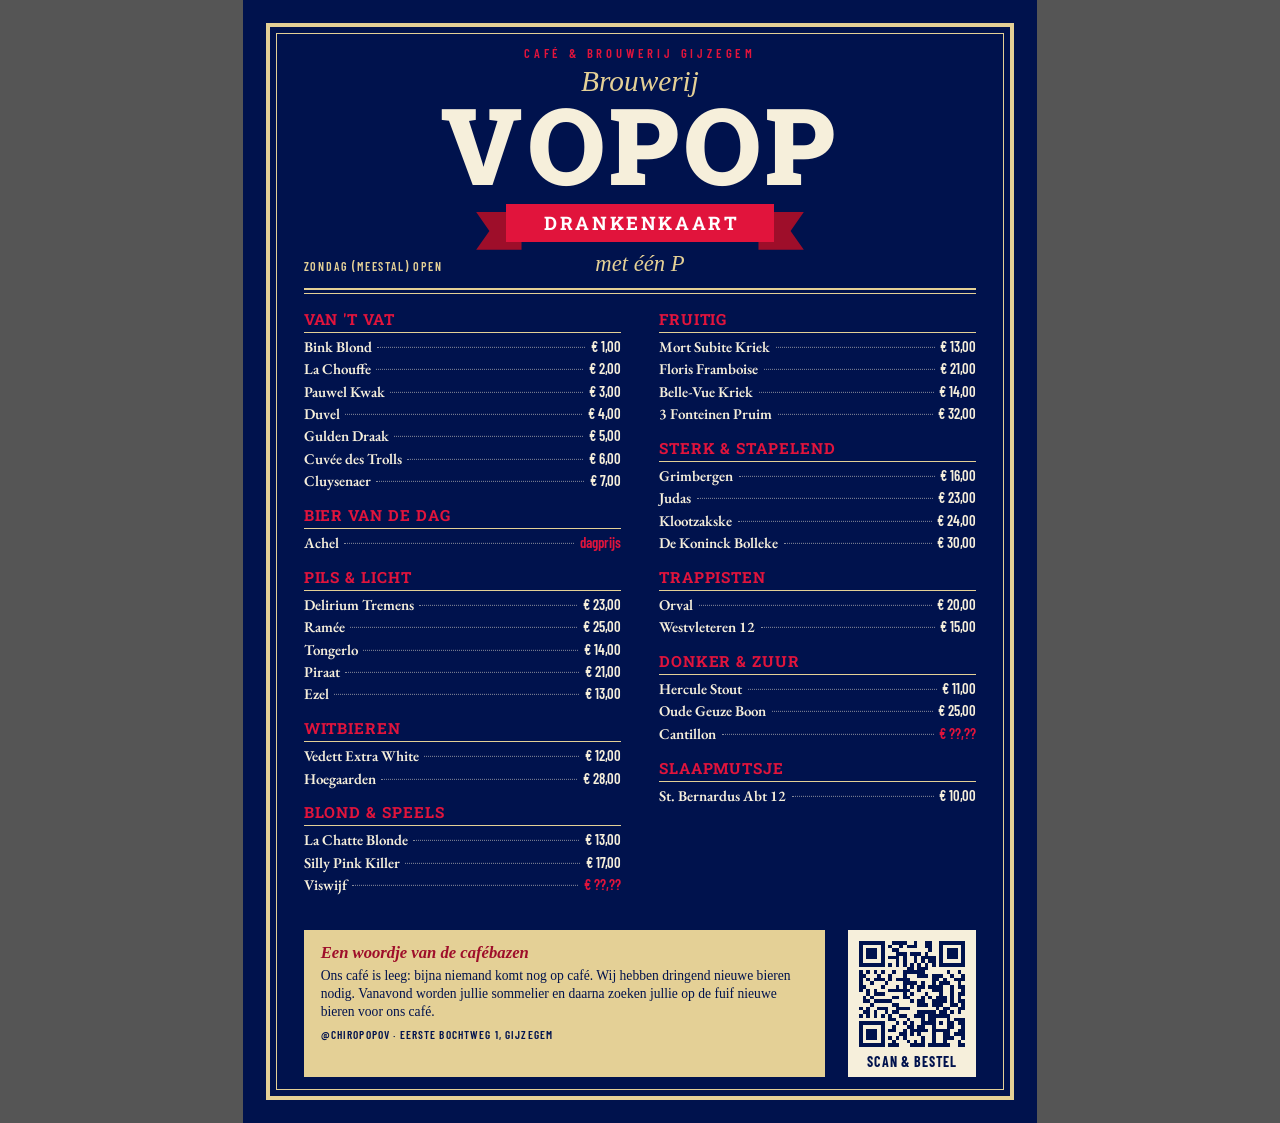
==== print.html @ b807c140 "Drankenkaart Brouwerij Vopop: online menu, A4-print en PDF Co-Authored-By: Claude Opus 5.5 <noreply@" ====
<!DOCTYPE html>
<html lang="nl">
<head>
<meta charset="utf-8">
<title>Brouwerij Vopop · Drankenkaart (A4)</title>
<link rel="stylesheet" href="fonts.css">
<style>
  @page { size: A4; margin: 0; }
  * { box-sizing: border-box; }
  html, body { margin: 0; -webkit-print-color-adjust: exact; print-color-adjust: exact; }
  body { background: #555; font-family: var(--serif); color: var(--cream); }
  .blad {
    width: 210mm; height: 297mm; margin: 0 auto; background: var(--navy); position: relative; overflow: hidden;
    padding: 12mm 16mm 0;
  }
  .kader { position: absolute; inset: 6mm; border: 1.3mm solid var(--beige); pointer-events: none; }
  .kader::after { content: ""; position: absolute; inset: 1.6mm; border: .3mm solid var(--beige); }

  header { text-align: center; }
  .klein { font-family: var(--cond); font-weight: 600; font-size: 9.5pt; letter-spacing: .3em; color: var(--red); margin: 0; }
  .brouwerij { font-style: italic; font-size: 22pt; color: var(--beige); line-height: 1; margin: 1.5mm 0 0; }
  h1 { font-family: var(--slab); font-weight: 900; font-size: 80pt; line-height: .9; letter-spacing: .04em; margin: 0; color: var(--cream); }
  .lint { position: relative; display: inline-block; margin-top: 3mm; }
  .lint span { position: relative; z-index: 1; display: block; background: var(--red); color: #fff; font-family: var(--slab); font-weight: 700; font-size: 14pt; letter-spacing: .14em; padding: 1.8mm 9mm 1.6mm 10mm; }
  .lint::before, .lint::after { content: ""; position: absolute; top: 2.2mm; width: 12mm; height: 100%; background: var(--red-dark); }
  .lint::before { left: -8mm; clip-path: polygon(0 0, 100% 0, 100% 100%, 0 100%, 3.5mm 50%); }
  .lint::after { right: -8mm; clip-path: polygon(0 0, 100% 0, calc(100% - 3.5mm) 50%, 100% 100%, 0 100%); }
  .onderkop { display: flex; justify-content: space-between; align-items: baseline; margin-top: 2.5mm; }
  .onderkop .open { font-family: var(--cond); font-weight: 600; font-size: 9pt; letter-spacing: .15em; color: var(--beige); width: 40mm; text-align: left; }
  .onderkop .slogan { font-style: italic; font-size: 17pt; color: var(--beige); }
  .onderkop .leeg { width: 40mm; }
  .regel2 { border-top: .6mm solid var(--beige); margin-top: 3mm; height: 1.4mm; border-bottom: .2mm solid var(--beige); }

  .kaart { display: grid; grid-template-columns: 1fr 1fr; column-gap: 10mm; margin-top: 4mm; align-items: start; }
  section { margin-bottom: 3.3mm; }
  h2 { font-family: var(--slab); font-weight: 700; color: var(--red); font-size: 11.5pt; letter-spacing: .06em; text-transform: uppercase; margin: 0 0 .8mm; padding-bottom: .8mm; border-bottom: .25mm solid var(--beige); }
  .bier { display: flex; align-items: baseline; gap: 1.5mm; line-height: 1.22; padding: .55mm 0; }
  .naam { font-weight: 600; font-size: 11.2pt; }
  .punten { flex: 1; border-bottom: .5mm dotted rgba(246,239,219,.55); transform: translateY(-1.1mm); min-width: 4mm; }
  .prijs { font-family: var(--cond); font-weight: 600; font-size: 11pt; white-space: nowrap; }
  .prijs.raar { color: var(--red); }

  .voet { position: absolute; left: 16mm; right: 16mm; bottom: 12mm; display: flex; gap: 6mm; align-items: stretch; }
  .verhaal { flex: 1; background: var(--beige); color: var(--navy); padding: 3.5mm 4.5mm; text-align: left; }
  .verhaal h3 { font-style: italic; font-weight: 600; color: var(--red-dark); font-size: 12.5pt; margin: 0 0 1mm; }
  .verhaal p { margin: 0; font-size: 10.2pt; line-height: 1.32; }
  .verhaal .adres { font-family: var(--cond); font-weight: 600; letter-spacing: .1em; font-size: 8.5pt; margin-top: 2mm; }
  .qr { width: 34mm; background: var(--cream); color: var(--navy); text-align: center; padding: 3mm 3mm 2mm; }
  .qr img { width: 28mm; height: 28mm; display: block; margin: 0 auto; }
  .qr p { font-family: var(--cond); font-weight: 700; font-size: 10.5pt; letter-spacing: .06em; margin: 1.5mm 0 0; }
</style>
</head>
<body>
<div class="blad">
  <div class="kader"></div>
  <header>
    <p class="klein">CAFÉ &amp; BROUWERIJ GIJZEGEM</p>
    <p class="brouwerij">Brouwerij</p>
    <h1>VOPOP</h1>
    <div class="lint"><span>DRANKENKAART</span></div>
    <div class="onderkop"><span class="open">ZONDAG (MEESTAL) OPEN</span><span class="slogan">met één P</span><span class="leeg"></span></div>
    <div class="regel2"></div>
  </header>
  <main class="kaart"><div id="links"></div><div id="rechts"></div></main>
  <div class="voet">
    <div class="verhaal">
      <h3>Een woordje van de cafébazen</h3>
      <p id="verhaal"></p>
      <p class="adres">@CHIROPOPOV · <span id="adres"></span></p>
    </div>
    <div class="qr"><img src="qr.svg" alt="QR-code naar de online drankenkaart"><p>SCAN &amp; BESTEL</p></div>
  </div>
</div>
<script src="menu.js"></script>
<script>
  var M = window.VOPOP, kol = { links: "", rechts: "" };
  var links = ["vat", "dag", "pils", "wit", "blond"];
  function esc(s) { return String(s).replace(/[&<>"]/g, function (c) { return { "&": "&amp;", "<": "&lt;", ">": "&gt;", '"': "&quot;" }[c]; }); }
  M.rubrieken.forEach(function (r) {
    var h = "<section><h2>" + esc(r.naam) + "</h2>";
    r.bieren.forEach(function (b) {
      h += '<div class="bier"><span class="naam">' + esc(b.bier) + '</span><span class="punten"></span>' +
           '<span class="prijs' + (typeof b.prijs === "number" ? "" : " raar") + '">' + esc(M.prijsTekst(b.prijs)) + "</span></div>";
    });
    kol[links.indexOf(r.id) >= 0 ? "links" : "rechts"] += h + "</section>";
  });
  document.getElementById("links").innerHTML = kol.links;
  document.getElementById("rechts").innerHTML = kol.rechts;
  document.getElementById("verhaal").textContent = M.verhaal;
  document.getElementById("adres").textContent = M.adres.toUpperCase();
</script>
</body>
</html>
---- fonts.css ----
@font-face { font-family: "Roboto Slab"; font-weight: 700; font-display: swap; src: url("fonts/roboto-slab-latin-700-normal.woff2") format("woff2"); }
@font-face { font-family: "Roboto Slab"; font-weight: 900; font-display: swap; src: url("fonts/roboto-slab-latin-900-normal.woff2") format("woff2"); }
@font-face { font-family: "EB Garamond"; font-weight: 400; font-display: swap; src: url("fonts/eb-garamond-latin-400-normal.woff2") format("woff2"); }
@font-face { font-family: "EB Garamond"; font-weight: 400; font-style: italic; font-display: swap; src: url("fonts/eb-garamond-latin-400-italic.woff2") format("woff2"); }
@font-face { font-family: "EB Garamond"; font-weight: 600; font-display: swap; src: url("fonts/eb-garamond-latin-600-normal.woff2") format("woff2"); }
@font-face { font-family: "Barlow Condensed"; font-weight: 500; font-display: swap; src: url("fonts/barlow-condensed-latin-500-normal.woff2") format("woff2"); }
@font-face { font-family: "Barlow Condensed"; font-weight: 600; font-display: swap; src: url("fonts/barlow-condensed-latin-600-normal.woff2") format("woff2"); }
@font-face { font-family: "Barlow Condensed"; font-weight: 700; font-display: swap; src: url("fonts/barlow-condensed-latin-700-normal.woff2") format("woff2"); }

:root {
  --navy: #00124D;      /* Chiro PMS 282 */
  --navy-deep: #000B33;
  --red: #E1143C;       /* Chiro PMS 186 */
  --red-dark: #9E0E2A;
  --beige: #E4D096;     /* Chiro PMS 467 */
  --cream: #F6EFDB;
  --slab: "Roboto Slab", Georgia, serif;
  --serif: "EB Garamond", Georgia, serif;
  --cond: "Barlow Condensed", "Arial Narrow", sans-serif;
}
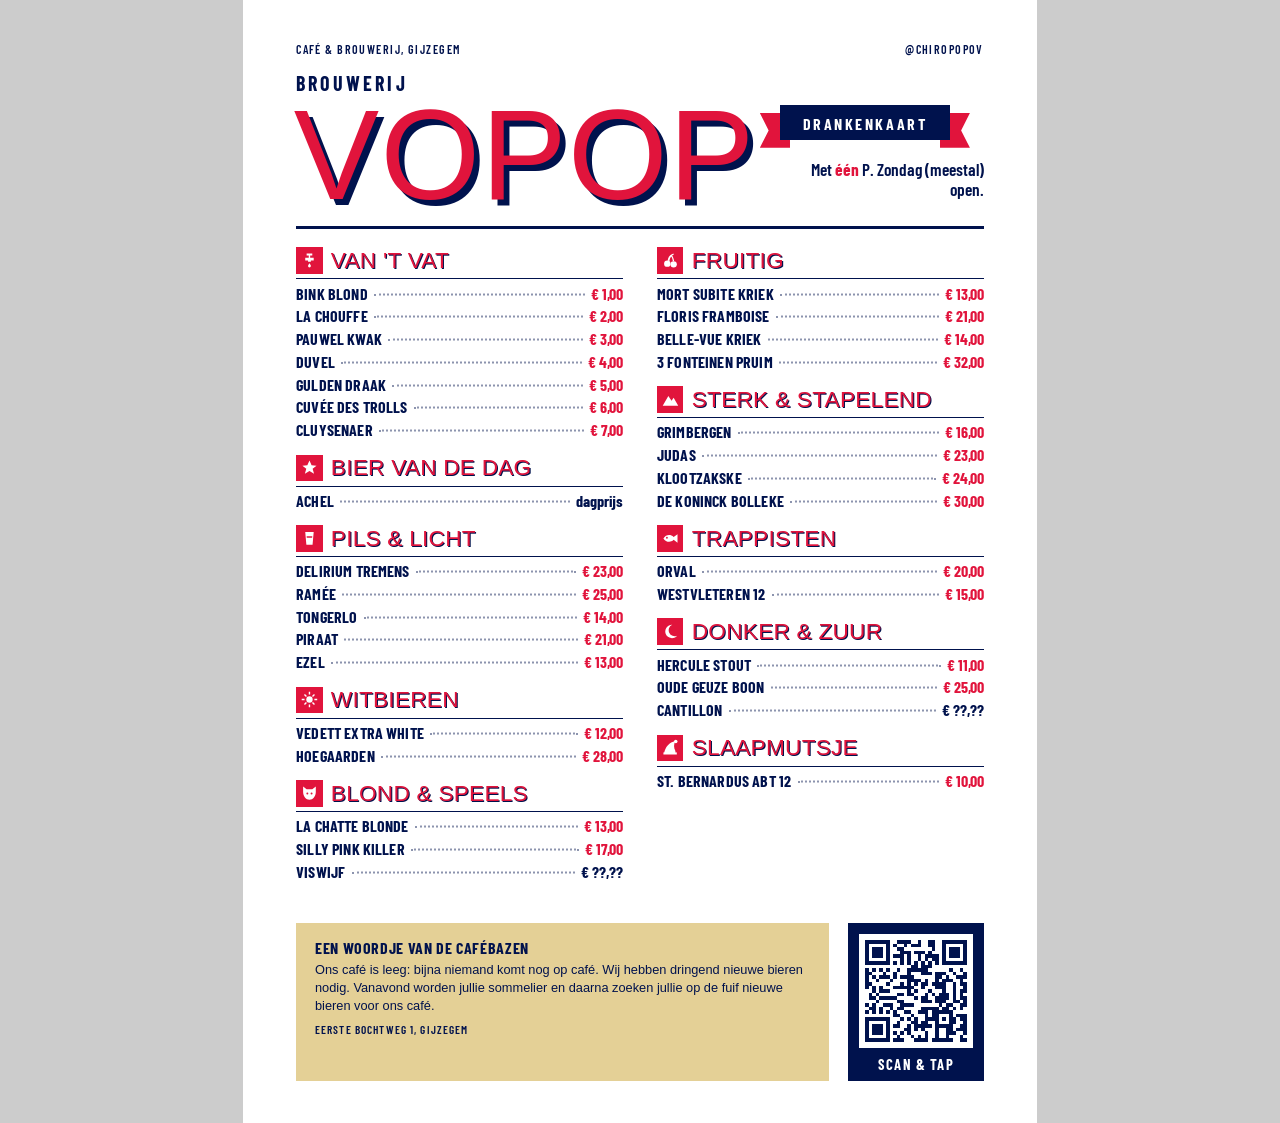
==== commit 6add3175: "Witte tapkraan-stijl voor web en PDF, Pages-workflow Co-Authored-By: Claude Opus 5.5 <noreply@anthro" ====
--- a/print.html
+++ b/print.html
@@ -2,92 +2,88 @@
 <html lang="nl">
 <head>
 <meta charset="utf-8">
-<title>Brouwerij Vopop · Drankenkaart (A4)</title>
-<link rel="stylesheet" href="fonts.css">
+<title>Drankenkaart A4 | Brouwerij Vopop</title>
+<meta name="robots" content="noindex">
+<link rel="stylesheet" href="styles.css">
 <style>
   @page { size: A4; margin: 0; }
   * { box-sizing: border-box; }
   html, body { margin: 0; -webkit-print-color-adjust: exact; print-color-adjust: exact; }
-  body { background: #555; font-family: var(--serif); color: var(--cream); }
-  .blad {
-    width: 210mm; height: 297mm; margin: 0 auto; background: var(--navy); position: relative; overflow: hidden;
-    padding: 12mm 16mm 0;
-  }
-  .kader { position: absolute; inset: 6mm; border: 1.3mm solid var(--beige); pointer-events: none; }
-  .kader::after { content: ""; position: absolute; inset: 1.6mm; border: .3mm solid var(--beige); }
+  body { background: #ccc; font-family: var(--tekst); color: var(--navy); }
+  .blad { width: 210mm; height: 297mm; margin: 0 auto; background: var(--wit); position: relative; overflow: hidden; padding: 11mm 14mm 0; }
 
-  header { text-align: center; }
-  .klein { font-family: var(--cond); font-weight: 600; font-size: 9.5pt; letter-spacing: .3em; color: var(--red); margin: 0; }
-  .brouwerij { font-style: italic; font-size: 22pt; color: var(--beige); line-height: 1; margin: 1.5mm 0 0; }
-  h1 { font-family: var(--slab); font-weight: 900; font-size: 80pt; line-height: .9; letter-spacing: .04em; margin: 0; color: var(--cream); }
-  .lint { position: relative; display: inline-block; margin-top: 3mm; }
-  .lint span { position: relative; z-index: 1; display: block; background: var(--red); color: #fff; font-family: var(--slab); font-weight: 700; font-size: 14pt; letter-spacing: .14em; padding: 1.8mm 9mm 1.6mm 10mm; }
-  .lint::before, .lint::after { content: ""; position: absolute; top: 2.2mm; width: 12mm; height: 100%; background: var(--red-dark); }
-  .lint::before { left: -8mm; clip-path: polygon(0 0, 100% 0, 100% 100%, 0 100%, 3.5mm 50%); }
-  .lint::after { right: -8mm; clip-path: polygon(0 0, 100% 0, calc(100% - 3.5mm) 50%, 100% 100%, 0 100%); }
-  .onderkop { display: flex; justify-content: space-between; align-items: baseline; margin-top: 2.5mm; }
-  .onderkop .open { font-family: var(--cond); font-weight: 600; font-size: 9pt; letter-spacing: .15em; color: var(--beige); width: 40mm; text-align: left; }
-  .onderkop .slogan { font-style: italic; font-size: 17pt; color: var(--beige); }
-  .onderkop .leeg { width: 40mm; }
-  .regel2 { border-top: .6mm solid var(--beige); margin-top: 3mm; height: 1.4mm; border-bottom: .2mm solid var(--beige); }
+  .top { display: flex; justify-content: space-between; font-family: var(--cond); font-weight: 600; font-size: 9pt; letter-spacing: .12em; text-transform: uppercase; }
+  .kop { display: grid; grid-template-columns: 1fr auto; align-items: end; gap: 6mm; margin-top: 4mm; }
+  .voor { font-family: var(--cond); font-weight: 700; font-size: 15pt; letter-spacing: .16em; text-transform: uppercase; margin: 0 0 1.5mm; }
+  h1.bord { font-size: 96pt; margin-left: -.6mm; }
+  .rechts { padding-bottom: 3mm; text-align: right; }
+  .rechts .lint { font-size: 12pt; margin-right: 9mm; }
+  .rechts .lint > span { padding: 2.2mm 6mm 2mm; }
+  .slogan { font-family: var(--cond); font-weight: 600; font-size: 13pt; margin: 5mm 0 0; }
+  .slogan b { color: var(--rood); }
+  .streep { height: .8mm; background: var(--navy); margin-top: 4mm; }
 
-  .kaart { display: grid; grid-template-columns: 1fr 1fr; column-gap: 10mm; margin-top: 4mm; align-items: start; }
-  section { margin-bottom: 3.3mm; }
-  h2 { font-family: var(--slab); font-weight: 700; color: var(--red); font-size: 11.5pt; letter-spacing: .06em; text-transform: uppercase; margin: 0 0 .8mm; padding-bottom: .8mm; border-bottom: .25mm solid var(--beige); }
-  .bier { display: flex; align-items: baseline; gap: 1.5mm; line-height: 1.22; padding: .55mm 0; }
-  .naam { font-weight: 600; font-size: 11.2pt; }
-  .punten { flex: 1; border-bottom: .5mm dotted rgba(246,239,219,.55); transform: translateY(-1.1mm); min-width: 4mm; }
-  .prijs { font-family: var(--cond); font-weight: 600; font-size: 11pt; white-space: nowrap; }
-  .prijs.raar { color: var(--red); }
+  .kaart { display: grid; grid-template-columns: 1fr 1fr; column-gap: 9mm; margin-top: 5mm; align-items: start; }
+  section { margin-bottom: 3.6mm; }
+  .rub { display: flex; align-items: center; gap: 2.2mm; padding-bottom: 1.2mm; border-bottom: .5mm solid var(--navy); margin-bottom: .6mm; }
+  .rub .tegel { width: 7mm; height: 7mm; }
+  .rub h2 { font-size: 17pt; }
+  .bier { padding: .5mm 0; }
+  .bier .naam { font-size: 12pt; }
+  .bier .prijs { font-size: 12pt; }
+  .bier .lied { font-size: 8.5pt; color: rgba(0,18,77,.7); margin-top: -.6mm; }
 
-  .voet { position: absolute; left: 16mm; right: 16mm; bottom: 12mm; display: flex; gap: 6mm; align-items: stretch; }
-  .verhaal { flex: 1; background: var(--beige); color: var(--navy); padding: 3.5mm 4.5mm; text-align: left; }
-  .verhaal h3 { font-style: italic; font-weight: 600; color: var(--red-dark); font-size: 12.5pt; margin: 0 0 1mm; }
-  .verhaal p { margin: 0; font-size: 10.2pt; line-height: 1.32; }
-  .verhaal .adres { font-family: var(--cond); font-weight: 600; letter-spacing: .1em; font-size: 8.5pt; margin-top: 2mm; }
-  .qr { width: 34mm; background: var(--cream); color: var(--navy); text-align: center; padding: 3mm 3mm 2mm; }
-  .qr img { width: 28mm; height: 28mm; display: block; margin: 0 auto; }
-  .qr p { font-family: var(--cond); font-weight: 700; font-size: 10.5pt; letter-spacing: .06em; margin: 1.5mm 0 0; }
+  .voet { position: absolute; left: 14mm; right: 14mm; bottom: 11mm; display: flex; gap: 5mm; align-items: stretch; }
+  .verhaal { flex: 1; background: var(--schuim); padding: 4mm 5mm; }
+  .verhaal h3 { font-family: var(--cond); font-weight: 700; font-size: 12pt; text-transform: uppercase; letter-spacing: .04em; margin: 0 0 1mm; }
+  .verhaal p { margin: 0; font-size: 9.6pt; line-height: 1.4; }
+  .verhaal .adres { font-family: var(--cond); font-weight: 600; letter-spacing: .1em; font-size: 8.5pt; text-transform: uppercase; margin-top: 2mm; }
+  .qr { width: 36mm; background: var(--navy); color: #fff; text-align: center; padding: 3mm 3mm 2.2mm; }
+  .qr .vak { background: #fff; padding: 1.6mm; }
+  .qr img { width: 100%; display: block; }
+  .qr p { font-family: var(--cond); font-weight: 700; font-size: 11pt; letter-spacing: .08em; margin: 1.8mm 0 0; text-transform: uppercase; }
 </style>
 </head>
 <body>
 <div class="blad">
-  <div class="kader"></div>
-  <header>
-    <p class="klein">CAFÉ &amp; BROUWERIJ GIJZEGEM</p>
-    <p class="brouwerij">Brouwerij</p>
-    <h1>VOPOP</h1>
-    <div class="lint"><span>DRANKENKAART</span></div>
-    <div class="onderkop"><span class="open">ZONDAG (MEESTAL) OPEN</span><span class="slogan">met één P</span><span class="leeg"></span></div>
-    <div class="regel2"></div>
-  </header>
+  <div class="top"><span>Café &amp; brouwerij, Gijzegem</span><span>@chiropopov</span></div>
+  <div class="kop">
+    <div>
+      <p class="voor">Brouwerij</p>
+      <h1 class="bord">Vopop</h1>
+    </div>
+    <div class="rechts">
+      <div class="lint"><span>Drankenkaart</span></div>
+      <p class="slogan">Met <b>één</b> P. Zondag (meestal) open.</p>
+    </div>
+  </div>
+  <div class="streep"></div>
   <main class="kaart"><div id="links"></div><div id="rechts"></div></main>
   <div class="voet">
     <div class="verhaal">
       <h3>Een woordje van de cafébazen</h3>
       <p id="verhaal"></p>
-      <p class="adres">@CHIROPOPOV · <span id="adres"></span></p>
+      <p class="adres" id="adres"></p>
     </div>
-    <div class="qr"><img src="qr.svg" alt="QR-code naar de online drankenkaart"><p>SCAN &amp; BESTEL</p></div>
+    <div class="qr"><div class="vak"><img src="qr.svg" alt="QR-code naar de online drankenkaart"></div><p>Scan &amp; tap</p></div>
   </div>
 </div>
 <script src="menu.js"></script>
 <script>
-  var M = window.VOPOP, kol = { links: "", rechts: "" };
-  var links = ["vat", "dag", "pils", "wit", "blond"];
+  var M = window.VOPOP, kol = { links: "", rechts: "" }, links = ["vat", "dag", "pils", "wit", "blond"];
   function esc(s) { return String(s).replace(/[&<>"]/g, function (c) { return { "&": "&amp;", "<": "&lt;", ">": "&gt;", '"': "&quot;" }[c]; }); }
   M.rubrieken.forEach(function (r) {
-    var h = "<section><h2>" + esc(r.naam) + "</h2>";
+    var h = '<section><div class="rub"><span class="tegel"><svg viewBox="0 0 24 24">' + M.iconen[r.id] + '</svg></span><h2 class="bord">' + esc(r.naam) + "</h2></div>";
     r.bieren.forEach(function (b) {
-      h += '<div class="bier"><span class="naam">' + esc(b.bier) + '</span><span class="punten"></span>' +
-           '<span class="prijs' + (typeof b.prijs === "number" ? "" : " raar") + '">' + esc(M.prijsTekst(b.prijs)) + "</span></div>";
+      h += '<div class="bier"><div class="lijn"><span class="naam">' + esc(b.bier) + '</span><span class="punten"></span>' +
+           '<span class="prijs' + (typeof b.prijs === "number" ? "" : " raar") + '">' + esc(M.prijsTekst(b.prijs)) + "</span></div></div>";
     });
     kol[links.indexOf(r.id) >= 0 ? "links" : "rechts"] += h + "</section>";
   });
   document.getElementById("links").innerHTML = kol.links;
   document.getElementById("rechts").innerHTML = kol.rechts;
   document.getElementById("verhaal").textContent = M.verhaal;
-  document.getElementById("adres").textContent = M.adres.toUpperCase();
+  document.getElementById("adres").textContent = M.adres;
 </script>
 </body>
 </html>
--- a/styles.css
+++ b/styles.css
@@ -0,0 +1,48 @@
+/* Brouwerij Vopop: gedeelde stijl voor web en print */
+@font-face { font-family: "Anton"; font-weight: 400; font-display: swap; src: url("fonts/anton-latin-400-normal.woff2") format("woff2"); }
+@font-face { font-family: "Barlow"; font-weight: 400; font-display: swap; src: url("fonts/barlow-latin-400-normal.woff2") format("woff2"); }
+@font-face { font-family: "Barlow"; font-weight: 400; font-style: italic; font-display: swap; src: url("fonts/barlow-latin-400-italic.woff2") format("woff2"); }
+@font-face { font-family: "Barlow"; font-weight: 600; font-display: swap; src: url("fonts/barlow-latin-600-normal.woff2") format("woff2"); }
+@font-face { font-family: "Barlow Condensed"; font-weight: 500; font-display: swap; src: url("fonts/barlow-condensed-latin-500-normal.woff2") format("woff2"); }
+@font-face { font-family: "Barlow Condensed"; font-weight: 600; font-display: swap; src: url("fonts/barlow-condensed-latin-600-normal.woff2") format("woff2"); }
+@font-face { font-family: "Barlow Condensed"; font-weight: 700; font-display: swap; src: url("fonts/barlow-condensed-latin-700-normal.woff2") format("woff2"); }
+
+:root {
+  --wit: #FFFFFF;
+  --navy: #00124D;      /* Chiro PMS 282 */
+  --rood: #E1143C;      /* Chiro PMS 186 */
+  --rood-donker: #A50D2C;
+  --schuim: #E4D096;    /* Chiro PMS 467 */
+  --lijn: rgba(0, 18, 77, .18);
+  --display: "Anton", "Impact", sans-serif;
+  --cond: "Barlow Condensed", "Arial Narrow", sans-serif;
+  --tekst: "Barlow", "Helvetica Neue", Arial, sans-serif;
+}
+
+/* Uithangbord: dikke letters met harde marineblauwe schaduw */
+.bord {
+  font-family: var(--display); font-weight: 400; color: var(--rood); text-transform: uppercase;
+  letter-spacing: .01em; line-height: .86; margin: 0;
+  text-shadow: .045em .045em 0 var(--navy);
+}
+
+/* Icoontegel per rubriek */
+.tegel { display: inline-grid; place-items: center; background: var(--rood); flex: none; }
+.tegel svg { width: 64%; height: 64%; fill: var(--wit); display: block; }
+
+/* Lint met gezwaluwstaarte uiteinden */
+.lint { position: relative; display: inline-block; }
+.lint > span {
+  position: relative; z-index: 1; display: block; background: var(--navy); color: var(--wit);
+  font-family: var(--cond); font-weight: 700; letter-spacing: .16em; text-transform: uppercase;
+}
+.lint::before, .lint::after { content: ""; position: absolute; top: 22%; width: 1.9em; height: 100%; background: var(--rood); z-index: 0; }
+.lint::before { left: -1.25em; clip-path: polygon(0 0, 100% 0, 100% 100%, 0 100%, .55em 50%); }
+.lint::after { right: -1.25em; clip-path: polygon(0 0, 100% 0, calc(100% - .55em) 50%, 100% 100%, 0 100%); }
+
+/* Kaartregel: naam, stippellijn, prijs */
+.lijn { display: flex; align-items: baseline; gap: .4em; }
+.punten { flex: 1; min-width: .8em; border-bottom: .14em dotted rgba(0,18,77,.45); transform: translateY(-.28em); }
+.naam { font-family: var(--cond); font-weight: 700; text-transform: uppercase; letter-spacing: .01em; color: var(--navy); }
+.prijs { font-family: var(--cond); font-weight: 700; color: var(--rood); white-space: nowrap; }
+.prijs.raar { color: var(--navy); }
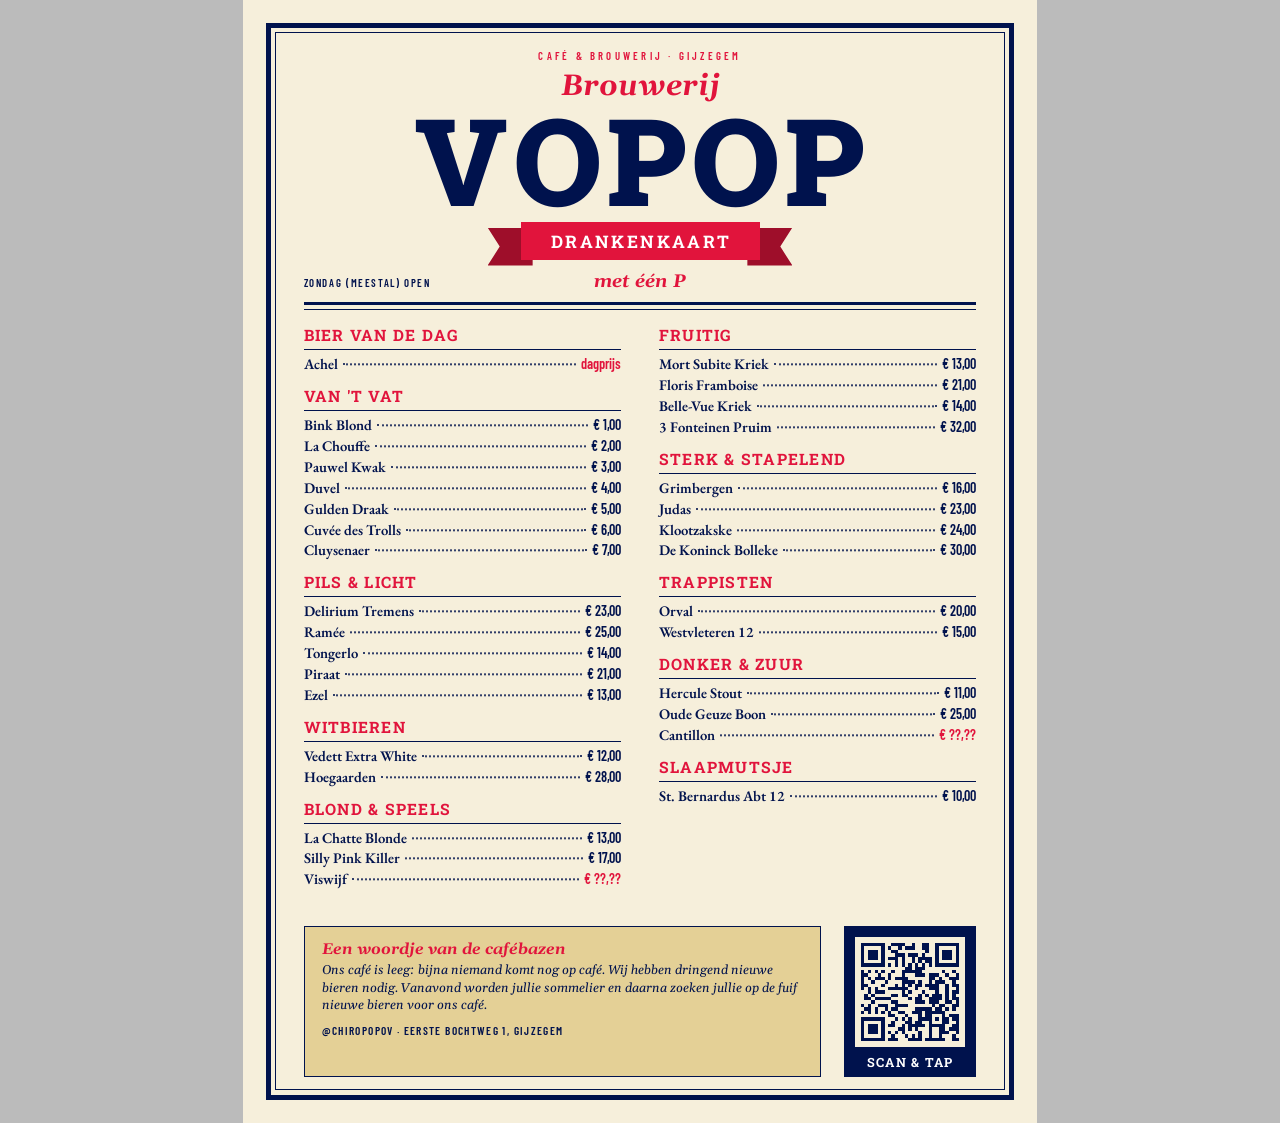
==== commit 61406e7b: "Web en PDF in de stijl van de bruine cafékaart, liedregel weg van de website Co-Authored-By: Claude " ====
--- a/print.html
+++ b/print.html
@@ -9,55 +9,40 @@
   @page { size: A4; margin: 0; }
   * { box-sizing: border-box; }
   html, body { margin: 0; -webkit-print-color-adjust: exact; print-color-adjust: exact; }
-  body { background: #ccc; font-family: var(--tekst); color: var(--navy); }
-  .blad { width: 210mm; height: 297mm; margin: 0 auto; background: var(--wit); position: relative; overflow: hidden; padding: 11mm 14mm 0; }
+  body { background: #bbb; color: var(--navy); }
+  .blad { width: 210mm; height: 297mm; margin: 0 auto; background: var(--papier); position: relative; overflow: hidden; padding: 13mm 16mm 0; }
+  .kader { position: absolute; inset: 6mm; border: 1.4mm solid var(--navy); pointer-events: none; }
+  .kader::after { content: ""; position: absolute; inset: 1.2mm; border: .3mm solid var(--navy); }
 
-  .top { display: flex; justify-content: space-between; font-family: var(--cond); font-weight: 600; font-size: 9pt; letter-spacing: .12em; text-transform: uppercase; }
-  .kop { display: grid; grid-template-columns: 1fr auto; align-items: end; gap: 6mm; margin-top: 4mm; }
-  .voor { font-family: var(--cond); font-weight: 700; font-size: 15pt; letter-spacing: .16em; text-transform: uppercase; margin: 0 0 1.5mm; }
-  h1.bord { font-size: 96pt; margin-left: -.6mm; }
-  .rechts { padding-bottom: 3mm; text-align: right; }
-  .rechts .lint { font-size: 12pt; margin-right: 9mm; }
-  .rechts .lint > span { padding: 2.2mm 6mm 2mm; }
-  .slogan { font-family: var(--cond); font-weight: 600; font-size: 13pt; margin: 5mm 0 0; }
-  .slogan b { color: var(--rood); }
-  .streep { height: .8mm; background: var(--navy); margin-top: 4mm; }
+  .uithang { font-size: 13pt; }
+  .kaart { display: grid; grid-template-columns: 1fr 1fr; column-gap: 10mm; margin-top: 4mm; font-size: 11pt; align-items: start; }
+  .rubriek { margin-bottom: 3.2mm; }
+  .rubriek h2 { margin-bottom: .8mm; }
+  .bier { padding: .25mm 0; }
+  .bier .prijs { font-size: 10.6pt; }
 
-  .kaart { display: grid; grid-template-columns: 1fr 1fr; column-gap: 9mm; margin-top: 5mm; align-items: start; }
-  section { margin-bottom: 3.6mm; }
-  .rub { display: flex; align-items: center; gap: 2.2mm; padding-bottom: 1.2mm; border-bottom: .5mm solid var(--navy); margin-bottom: .6mm; }
-  .rub .tegel { width: 7mm; height: 7mm; }
-  .rub h2 { font-size: 17pt; }
-  .bier { padding: .5mm 0; }
-  .bier .naam { font-size: 12pt; }
-  .bier .prijs { font-size: 12pt; }
-  .bier .lied { font-size: 8.5pt; color: rgba(0,18,77,.7); margin-top: -.6mm; }
-
-  .voet { position: absolute; left: 14mm; right: 14mm; bottom: 11mm; display: flex; gap: 5mm; align-items: stretch; }
-  .verhaal { flex: 1; background: var(--schuim); padding: 4mm 5mm; }
-  .verhaal h3 { font-family: var(--cond); font-weight: 700; font-size: 12pt; text-transform: uppercase; letter-spacing: .04em; margin: 0 0 1mm; }
-  .verhaal p { margin: 0; font-size: 9.6pt; line-height: 1.4; }
-  .verhaal .adres { font-family: var(--cond); font-weight: 600; letter-spacing: .1em; font-size: 8.5pt; text-transform: uppercase; margin-top: 2mm; }
-  .qr { width: 36mm; background: var(--navy); color: #fff; text-align: center; padding: 3mm 3mm 2.2mm; }
-  .qr .vak { background: #fff; padding: 1.6mm; }
+  .voet { position: absolute; left: 16mm; right: 16mm; bottom: 12mm; display: flex; gap: 6mm; align-items: stretch; font-size: 10pt; }
+  .verhaal { flex: 1; padding: 3.5mm 4.5mm; }
+  .verhaal h3 { font-size: 11.5pt; }
+  .verhaal p { font-size: 9.6pt; line-height: 1.38; }
+  .verhaal .adres { font-family: var(--caps); font-style: normal; font-weight: 600; font-size: 8.5pt; letter-spacing: .12em; margin-top: 2mm; }
+  .qr { width: 35mm; background: var(--navy); color: #fff; text-align: center; padding: 3mm 3mm 2mm; }
+  .qr .vak { background: var(--papier); padding: 1.6mm; }
   .qr img { width: 100%; display: block; }
-  .qr p { font-family: var(--cond); font-weight: 700; font-size: 11pt; letter-spacing: .08em; margin: 1.8mm 0 0; text-transform: uppercase; }
+  .qr p { font-family: var(--slab); font-weight: 700; font-size: 9.5pt; letter-spacing: .1em; margin: 1.8mm 0 0; }
 </style>
 </head>
 <body>
 <div class="blad">
-  <div class="top"><span>Café &amp; brouwerij, Gijzegem</span><span>@chiropopov</span></div>
-  <div class="kop">
-    <div>
-      <p class="voor">Brouwerij</p>
-      <h1 class="bord">Vopop</h1>
-    </div>
-    <div class="rechts">
-      <div class="lint"><span>Drankenkaart</span></div>
-      <p class="slogan">Met <b>één</b> P. Zondag (meestal) open.</p>
-    </div>
-  </div>
-  <div class="streep"></div>
+  <div class="kader"></div>
+  <header class="uithang">
+    <p class="klein">CAFÉ &amp; BROUWERIJ · GIJZEGEM</p>
+    <p class="brouwerij">Brouwerij</p>
+    <h1 class="vopop">VOPOP</h1>
+    <div class="lint"><span>DRANKENKAART</span></div>
+    <div class="onder"><span class="open">ZONDAG (MEESTAL) OPEN</span><span class="slogan">met één P</span><span></span></div>
+    <div class="dubbel"></div>
+  </header>
   <main class="kaart"><div id="links"></div><div id="rechts"></div></main>
   <div class="voet">
     <div class="verhaal">
@@ -65,25 +50,27 @@
       <p id="verhaal"></p>
       <p class="adres" id="adres"></p>
     </div>
-    <div class="qr"><div class="vak"><img src="qr.svg" alt="QR-code naar de online drankenkaart"></div><p>Scan &amp; tap</p></div>
+    <div class="qr"><div class="vak"><img src="qr.svg" alt="QR-code naar de online drankenkaart"></div><p>SCAN &amp; TAP</p></div>
   </div>
 </div>
 <script src="menu.js"></script>
 <script>
-  var M = window.VOPOP, kol = { links: "", rechts: "" }, links = ["vat", "dag", "pils", "wit", "blond"];
+  var M = window.VOPOP, kol = { links: "", rechts: "" }, links = ["dag", "vat", "pils", "wit", "blond"], rechts = ["fruit", "sterk", "trappist", "donker", "muts"];
   function esc(s) { return String(s).replace(/[&<>"]/g, function (c) { return { "&": "&amp;", "<": "&lt;", ">": "&gt;", '"': "&quot;" }[c]; }); }
-  M.rubrieken.forEach(function (r) {
-    var h = '<section><div class="rub"><span class="tegel"><svg viewBox="0 0 24 24">' + M.iconen[r.id] + '</svg></span><h2 class="bord">' + esc(r.naam) + "</h2></div>";
+  var volgorde = links.concat(rechts);
+  volgorde.forEach(function (id) {
+    var r = M.rubrieken.filter(function (x) { return x.id === id; })[0];
+    var h = '<section class="rubriek"><h2>' + esc(r.naam) + "</h2>";
     r.bieren.forEach(function (b) {
-      h += '<div class="bier"><div class="lijn"><span class="naam">' + esc(b.bier) + '</span><span class="punten"></span>' +
-           '<span class="prijs' + (typeof b.prijs === "number" ? "" : " raar") + '">' + esc(M.prijsTekst(b.prijs)) + "</span></div></div>";
+      h += '<div class="bier lijn"><span class="naam">' + esc(b.bier) + '</span><span class="punten"></span>' +
+           '<span class="prijs' + (typeof b.prijs === "number" ? "" : " raar") + '">' + esc(M.prijsTekst(b.prijs)) + "</span></div>";
     });
-    kol[links.indexOf(r.id) >= 0 ? "links" : "rechts"] += h + "</section>";
+    kol[links.indexOf(id) >= 0 ? "links" : "rechts"] += h + "</section>";
   });
   document.getElementById("links").innerHTML = kol.links;
   document.getElementById("rechts").innerHTML = kol.rechts;
   document.getElementById("verhaal").textContent = M.verhaal;
-  document.getElementById("adres").textContent = M.adres;
+  document.getElementById("adres").textContent = "@CHIROPOPOV · " + M.adres.toUpperCase();
 </script>
 </body>
 </html>
--- a/styles.css
+++ b/styles.css
@@ -1,48 +1,54 @@
-/* Brouwerij Vopop: gedeelde stijl voor web en print */
-@font-face { font-family: "Anton"; font-weight: 400; font-display: swap; src: url("fonts/anton-latin-400-normal.woff2") format("woff2"); }
-@font-face { font-family: "Barlow"; font-weight: 400; font-display: swap; src: url("fonts/barlow-latin-400-normal.woff2") format("woff2"); }
-@font-face { font-family: "Barlow"; font-weight: 400; font-style: italic; font-display: swap; src: url("fonts/barlow-latin-400-italic.woff2") format("woff2"); }
-@font-face { font-family: "Barlow"; font-weight: 600; font-display: swap; src: url("fonts/barlow-latin-600-normal.woff2") format("woff2"); }
-@font-face { font-family: "Barlow Condensed"; font-weight: 500; font-display: swap; src: url("fonts/barlow-condensed-latin-500-normal.woff2") format("woff2"); }
+/* Brouwerij Vopop: gedeelde stijl voor web en print (maten in em, basis zet elke pagina zelf) */
+@font-face { font-family: "Roboto Slab"; font-weight: 700; font-display: swap; src: url("fonts/roboto-slab-latin-700-normal.woff2") format("woff2"); }
+@font-face { font-family: "Roboto Slab"; font-weight: 900; font-display: swap; src: url("fonts/roboto-slab-latin-900-normal.woff2") format("woff2"); }
+@font-face { font-family: "EB Garamond"; font-weight: 600; font-display: swap; src: url("fonts/eb-garamond-latin-600-normal.woff2") format("woff2"); }
+@font-face { font-family: "Gelasio"; font-weight: 400; font-style: italic; font-display: swap; src: url("fonts/gelasio-latin-400-italic.woff2") format("woff2"); }
+@font-face { font-family: "Gelasio"; font-weight: 700; font-style: italic; font-display: swap; src: url("fonts/gelasio-latin-700-italic.woff2") format("woff2"); }
 @font-face { font-family: "Barlow Condensed"; font-weight: 600; font-display: swap; src: url("fonts/barlow-condensed-latin-600-normal.woff2") format("woff2"); }
 @font-face { font-family: "Barlow Condensed"; font-weight: 700; font-display: swap; src: url("fonts/barlow-condensed-latin-700-normal.woff2") format("woff2"); }
 
 :root {
-  --wit: #FFFFFF;
+  --papier: #F6EFDB;
   --navy: #00124D;      /* Chiro PMS 282 */
   --rood: #E1143C;      /* Chiro PMS 186 */
-  --rood-donker: #A50D2C;
-  --schuim: #E4D096;    /* Chiro PMS 467 */
-  --lijn: rgba(0, 18, 77, .18);
-  --display: "Anton", "Impact", sans-serif;
-  --cond: "Barlow Condensed", "Arial Narrow", sans-serif;
-  --tekst: "Barlow", "Helvetica Neue", Arial, sans-serif;
+  --rood-donker: #9E0E2A;
+  --beige: #E4D096;     /* Chiro PMS 467 */
+  --slab: "Roboto Slab", Georgia, serif;
+  --serif: "EB Garamond", Georgia, serif;
+  --cursief: "Gelasio", Georgia, serif;
+  --caps: "Barlow Condensed", "Bahnschrift", "Arial Narrow", sans-serif;
 }
 
-/* Uithangbord: dikke letters met harde marineblauwe schaduw */
-.bord {
-  font-family: var(--display); font-weight: 400; color: var(--rood); text-transform: uppercase;
-  letter-spacing: .01em; line-height: .86; margin: 0;
-  text-shadow: .045em .045em 0 var(--navy);
+/* Uithangbord */
+.uithang { text-align: center; color: var(--navy); }
+.uithang .klein { font-family: var(--caps); font-weight: 600; font-size: .62em; letter-spacing: .3em; color: var(--rood); margin: 0; }
+.uithang .brouwerij { font-family: var(--cursief); font-weight: 700; font-style: italic; color: var(--rood); font-size: 1.7em; line-height: 1; margin: .35em 0 0; }
+.uithang .vopop { font-family: var(--slab); font-weight: 900; font-size: 7em; line-height: .95; letter-spacing: .04em; margin: 0; padding-left: .04em; }
+.lint { position: relative; display: inline-block; margin-top: .3em; }
+.lint > span {
+  position: relative; z-index: 1; display: block; background: var(--rood); color: #fff;
+  font-family: var(--slab); font-weight: 700; font-size: 1em; letter-spacing: .14em; padding: .45em 1.6em .42em 1.74em;
 }
+.lint::before, .lint::after { content: ""; position: absolute; top: .3em; width: 2.6em; height: 100%; background: var(--rood-donker); }
+.lint::before { left: -1.9em; clip-path: polygon(0 0, 100% 0, 100% 100%, 0 100%, .7em 50%); }
+.lint::after { right: -1.9em; clip-path: polygon(0 0, 100% 0, calc(100% - .7em) 50%, 100% 100%, 0 100%); }
+.uithang .onder { display: grid; grid-template-columns: minmax(0,1fr) auto minmax(0,1fr); column-gap: .6em; align-items: baseline; margin-top: .55em; }
+.uithang .open { font-family: var(--caps); font-weight: 600; font-size: .62em; letter-spacing: .15em; text-align: left; }
+.uithang .slogan { font-family: var(--cursief); font-weight: 700; font-style: italic; color: var(--rood); font-size: 1.05em; }
+.dubbel { border-top: .2em solid var(--navy); border-bottom: .07em solid var(--navy); height: .45em; margin-top: .55em; }
 
-/* Icoontegel per rubriek */
-.tegel { display: inline-grid; place-items: center; background: var(--rood); flex: none; }
-.tegel svg { width: 64%; height: 64%; fill: var(--wit); display: block; }
+/* Rubrieken en kaartregels */
+.rubriek h2 {
+  font-family: var(--slab); font-weight: 700; color: var(--rood); font-size: 1.07em; letter-spacing: .08em; text-transform: uppercase;
+  margin: 0; padding-bottom: .25em; border-bottom: .06em solid var(--navy);
+}
+.lijn { display: flex; align-items: baseline; gap: .35em; }
+.naam { font-family: var(--serif); font-weight: 600; color: var(--navy); }
+.punten { flex: 1; min-width: .8em; border-bottom: .16em dotted var(--navy); transform: translateY(-.25em); opacity: .8; }
+.prijs { font-family: var(--caps); font-weight: 600; color: var(--navy); white-space: nowrap; }
+.prijs.raar { color: var(--rood); }
 
-/* Lint met gezwaluwstaarte uiteinden */
-.lint { position: relative; display: inline-block; }
-.lint > span {
-  position: relative; z-index: 1; display: block; background: var(--navy); color: var(--wit);
-  font-family: var(--cond); font-weight: 700; letter-spacing: .16em; text-transform: uppercase;
-}
-.lint::before, .lint::after { content: ""; position: absolute; top: 22%; width: 1.9em; height: 100%; background: var(--rood); z-index: 0; }
-.lint::before { left: -1.25em; clip-path: polygon(0 0, 100% 0, 100% 100%, 0 100%, .55em 50%); }
-.lint::after { right: -1.25em; clip-path: polygon(0 0, 100% 0, calc(100% - .55em) 50%, 100% 100%, 0 100%); }
-
-/* Kaartregel: naam, stippellijn, prijs */
-.lijn { display: flex; align-items: baseline; gap: .4em; }
-.punten { flex: 1; min-width: .8em; border-bottom: .14em dotted rgba(0,18,77,.45); transform: translateY(-.28em); }
-.naam { font-family: var(--cond); font-weight: 700; text-transform: uppercase; letter-spacing: .01em; color: var(--navy); }
-.prijs { font-family: var(--cond); font-weight: 700; color: var(--rood); white-space: nowrap; }
-.prijs.raar { color: var(--navy); }
+/* Woordje van de cafébazen */
+.verhaal { background: var(--beige); border: .07em solid var(--navy); color: var(--navy); text-align: left; }
+.verhaal h2, .verhaal h3 { font-family: var(--cursief); font-weight: 700; font-style: italic; color: var(--rood); margin: 0 0 .2em; }
+.verhaal p { font-family: var(--cursief); font-style: italic; margin: 0; }
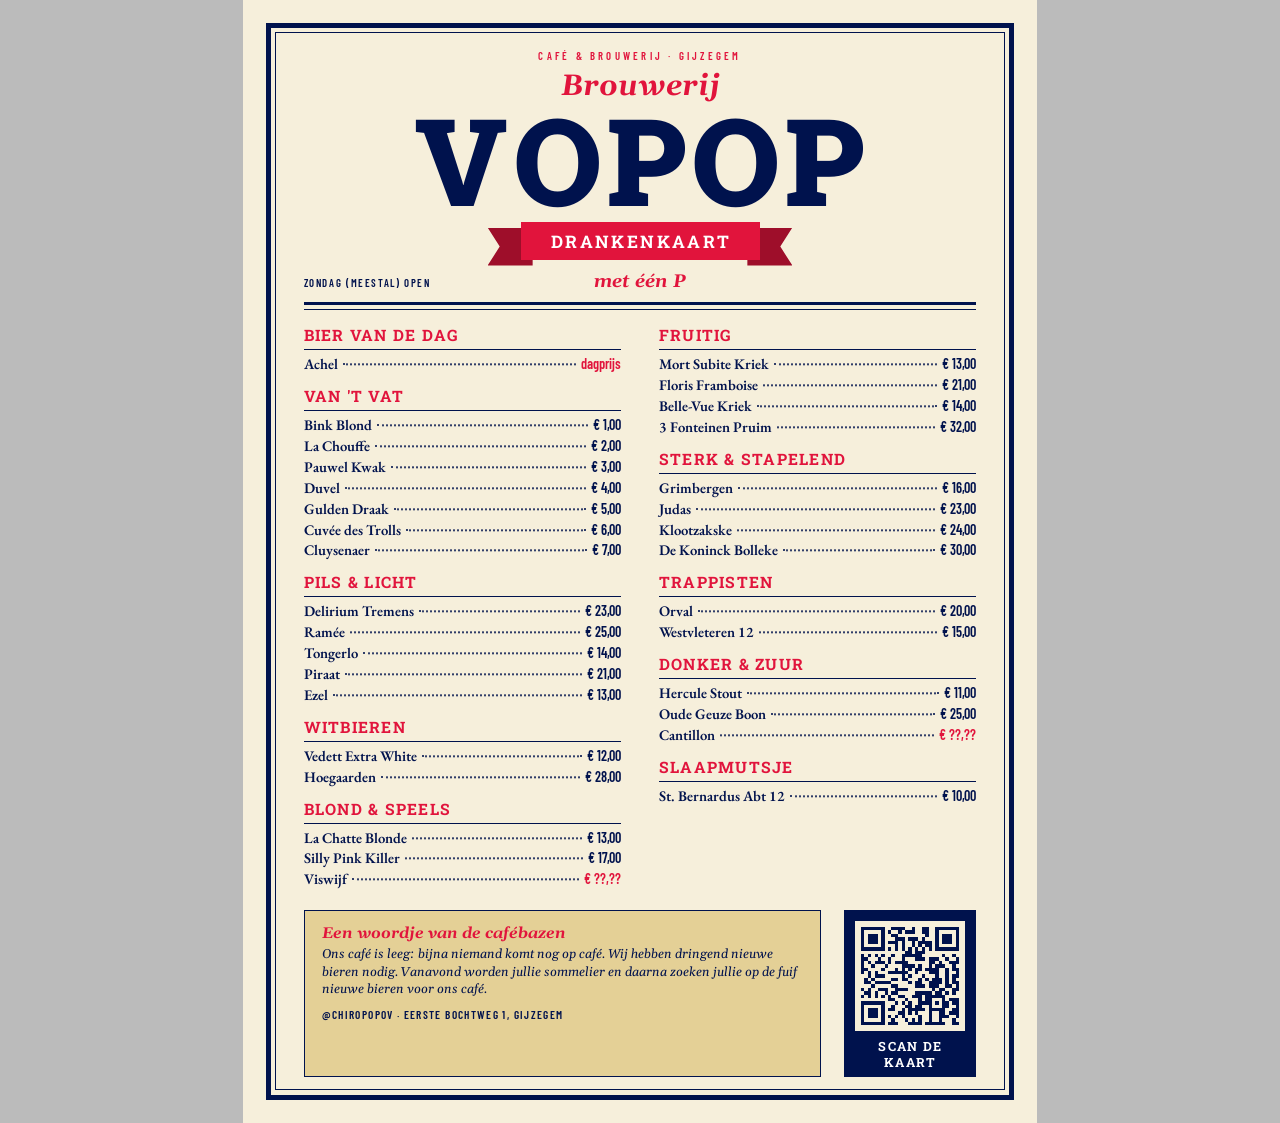
==== commit 4fdf6353: "Website alleen nog info, PDF ook zonder QR-code Co-Authored-By: Claude Opus 5.5 <noreply@anthropic.c" ====
--- a/print.html
+++ b/print.html
@@ -50,11 +50,12 @@
       <p id="verhaal"></p>
       <p class="adres" id="adres"></p>
     </div>
-    <div class="qr"><div class="vak"><img src="qr.svg" alt="QR-code naar de online drankenkaart"></div><p>SCAN &amp; TAP</p></div>
+    <div class="qr"><div class="vak"><img src="qr.svg" alt="QR-code naar de online drankenkaart"></div><p>SCAN DE KAART</p></div>
   </div>
 </div>
 <script src="menu.js"></script>
 <script>
+  if (new URLSearchParams(location.search).get("qr") === "0") document.querySelector(".qr").remove();
   var M = window.VOPOP, kol = { links: "", rechts: "" }, links = ["dag", "vat", "pils", "wit", "blond"], rechts = ["fruit", "sterk", "trappist", "donker", "muts"];
   function esc(s) { return String(s).replace(/[&<>"]/g, function (c) { return { "&": "&amp;", "<": "&lt;", ">": "&gt;", '"': "&quot;" }[c]; }); }
   var volgorde = links.concat(rechts);
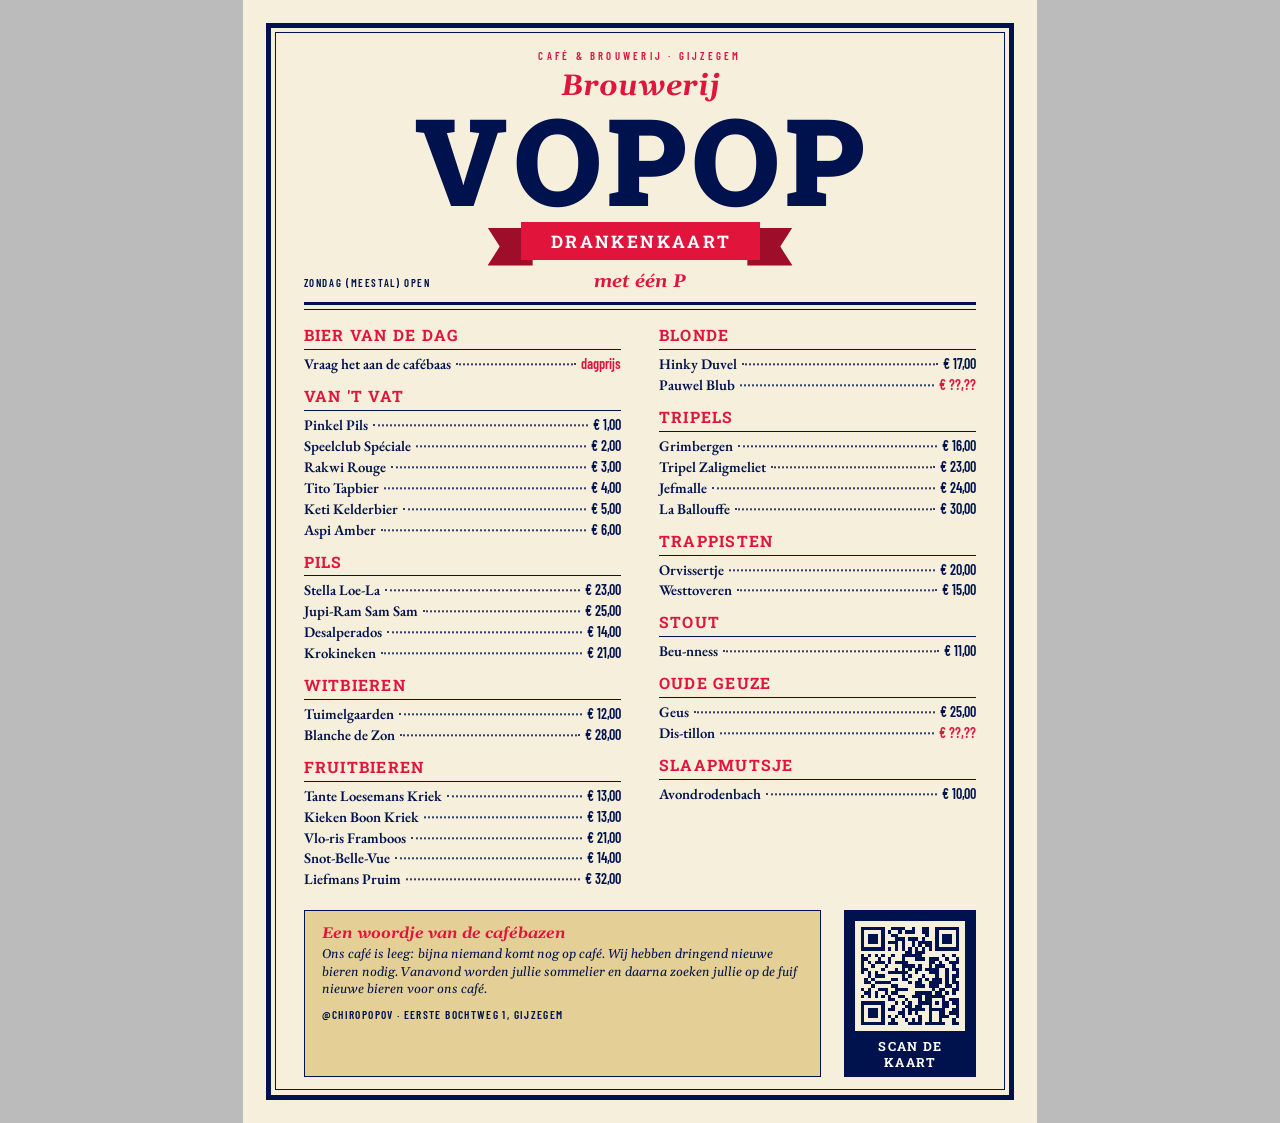
==== commit 05863dea: "Terug naar de kaart met Pinkel Pils en Aspi Amber; echte bieren apart bewaard Co-Authored-By: Claude" ====
--- a/print.html
+++ b/print.html
@@ -56,14 +56,15 @@
 <script src="menu.js"></script>
 <script>
   if (new URLSearchParams(location.search).get("qr") === "0") document.querySelector(".qr").remove();
-  var M = window.VOPOP, kol = { links: "", rechts: "" }, links = ["dag", "vat", "pils", "wit", "blond"], rechts = ["fruit", "sterk", "trappist", "donker", "muts"];
+  var titels = new URLSearchParams(location.search).get("titels") === "1";
+  var M = window.VOPOP, kol = { links: "", rechts: "" }, links = M.kolommen.links, rechts = M.kolommen.rechts;
   function esc(s) { return String(s).replace(/[&<>"]/g, function (c) { return { "&": "&amp;", "<": "&lt;", ">": "&gt;", '"': "&quot;" }[c]; }); }
   var volgorde = links.concat(rechts);
   volgorde.forEach(function (id) {
     var r = M.rubrieken.filter(function (x) { return x.id === id; })[0];
     var h = '<section class="rubriek"><h2>' + esc(r.naam) + "</h2>";
     r.bieren.forEach(function (b) {
-      h += '<div class="bier lijn"><span class="naam">' + esc(b.bier) + '</span><span class="punten"></span>' +
+      h += '<div class="bier lijn"><span class="naam">' + esc(titels ? b.lied : b.bier) + '</span><span class="punten"></span>' +
            '<span class="prijs' + (typeof b.prijs === "number" ? "" : " raar") + '">' + esc(M.prijsTekst(b.prijs)) + "</span></div>";
     });
     kol[links.indexOf(id) >= 0 ? "links" : "rechts"] += h + "</section>";
